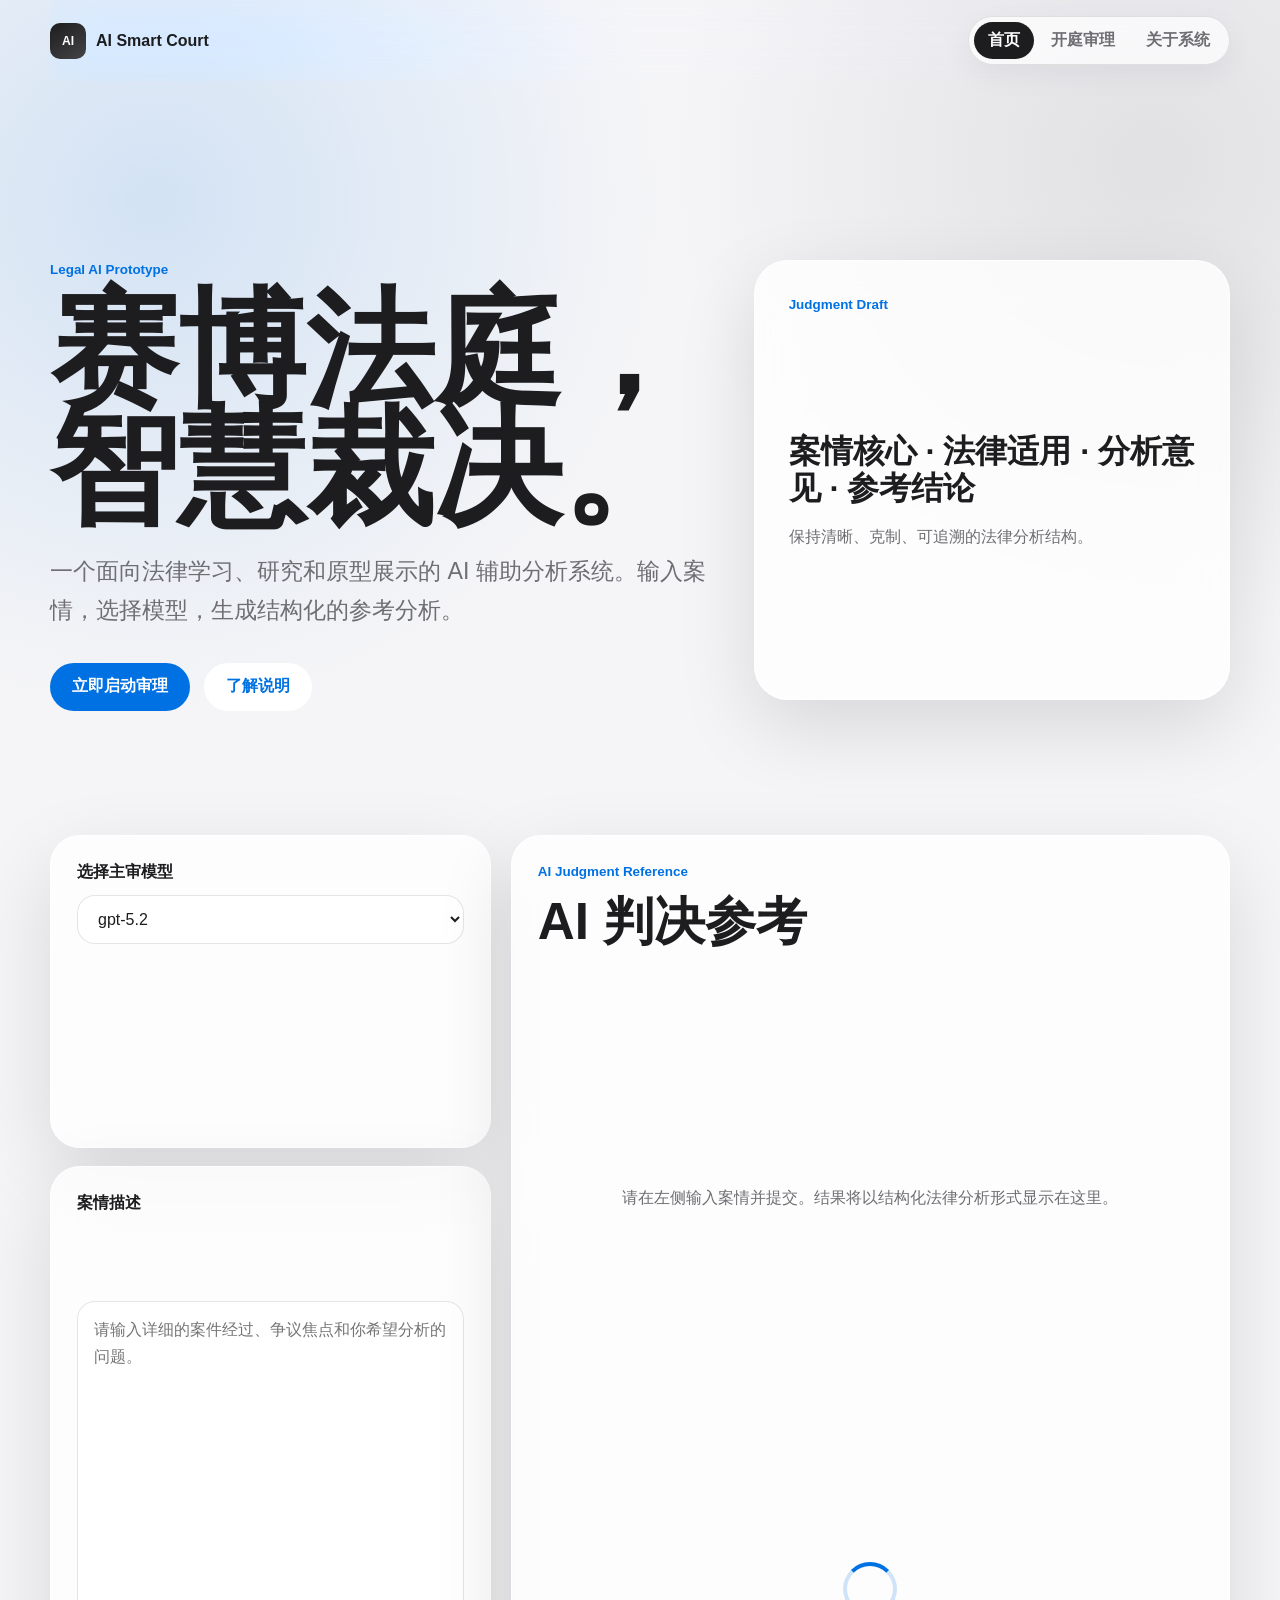
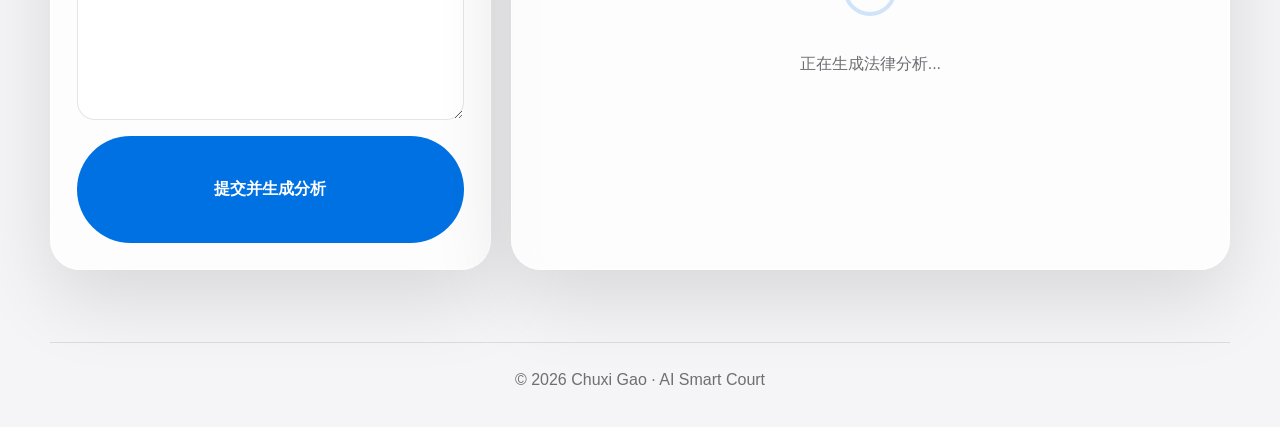
==== tools/ai-judge/templates/index.html @ 7488da77 "Add profile homepage and AI smart court tool" ====
<!doctype html>
<html lang="zh-CN">
  <head>
    <meta charset="utf-8" />
    <meta name="viewport" content="width=device-width, initial-scale=1" />
    <title>AI 智慧法庭 | Chuxi Gao</title>
    <link rel="stylesheet" href="./static/styles.css" />
  </head>
  <body>
    <div class="app-shell">
      <header class="court-header">
        <a class="brand" href="/">
          <span class="brand-mark">AI</span>
          <span>AI Smart Court</span>
        </a>
        <nav class="court-nav" aria-label="AI Smart Court navigation">
          <button class="active" type="button" data-page-button="home">首页</button>
          <button type="button" data-page-button="court">开庭审理</button>
          <button type="button" data-page-button="about">关于系统</button>
        </nav>
      </header>

      <main>
        <section class="page-view hero-view active" data-page="home">
          <div>
            <p class="eyebrow">Legal AI Prototype</p>
            <h1>赛博法庭，智慧裁决。</h1>
            <p class="lead">
              一个面向法律学习、研究和原型展示的 AI 辅助分析系统。输入案情，选择模型，生成结构化的参考分析。
            </p>
            <div class="actions">
              <button class="primary-button" type="button" data-go-page="court">立即启动审理</button>
              <button class="secondary-button" type="button" data-go-page="about">了解说明</button>
            </div>
          </div>
          <aside class="preview-card">
            <span>Judgment Draft</span>
            <strong>案情核心 · 法律适用 · 分析意见 · 参考结论</strong>
            <p>保持清晰、克制、可追溯的法律分析结构。</p>
          </aside>
        </section>

        <section class="page-view court-grid" data-page="court">
          <aside class="control-stack">
            <div class="panel">
              <label for="model">选择主审模型</label>
              <select id="model">
                <option value="">加载模型中...</option>
              </select>
            </div>

            <div class="panel case-panel">
              <label for="case">案情描述</label>
              <textarea id="case" placeholder="请输入详细的案件经过、争议焦点和你希望分析的问题。"></textarea>
              <button class="primary-button full" id="submit-case" type="button">提交并生成分析</button>
            </div>
          </aside>

          <section class="result-panel">
            <div class="result-header">
              <span>AI Judgment Reference</span>
              <h2>AI 判决参考</h2>
            </div>
            <div class="empty-state" id="empty-state">
              请在左侧输入案情并提交。结果将以结构化法律分析形式显示在这里。
            </div>
            <div class="loading-state" id="loading-state" hidden>
              <div class="spinner"></div>
              <p>正在生成法律分析...</p>
            </div>
            <pre class="verdict" id="verdict" hidden></pre>
          </section>
        </section>

        <section class="page-view about-view" data-page="about">
          <p class="eyebrow">About</p>
          <h1>关于 AI 智慧法庭</h1>
          <p>
            这是一个探索法律研究与人工智能结合方式的实验性工具。它可以帮助整理案情、提示争点、生成结构化分析，
            但不能替代律师、法官或正式法律程序。
          </p>
          <p class="notice">免责声明：AI 输出仅供学习、研究和原型展示参考，不构成正式法律意见。</p>
        </section>
      </main>

      <footer>© 2026 Chuxi Gao · AI Smart Court</footer>
    </div>

    <script>
      const fallbackModels = [
        "gpt-5.2",
        "gpt-5.1",
        "gpt-5",
        "gpt-4o",
        "gpt-4.1",
        "deepseek-r1",
        "deepseek-v3",
        "gpt-4o-mini",
        "gpt-3.5-turbo",
      ];

      const pageButtons = document.querySelectorAll("[data-page-button]");
      const goPageButtons = document.querySelectorAll("[data-go-page]");
      const pages = document.querySelectorAll("[data-page]");
      const modelSelect = document.querySelector("#model");
      const caseInput = document.querySelector("#case");
      const submitButton = document.querySelector("#submit-case");
      const emptyState = document.querySelector("#empty-state");
      const loadingState = document.querySelector("#loading-state");
      const verdict = document.querySelector("#verdict");

      function setPage(pageName) {
        pages.forEach((page) => page.classList.toggle("active", page.dataset.page === pageName));
        pageButtons.forEach((button) => button.classList.toggle("active", button.dataset.pageButton === pageName));
      }

      function fillModels(models) {
        modelSelect.innerHTML = "";
        models.forEach((model) => {
          const option = document.createElement("option");
          option.value = model;
          option.textContent = model;
          modelSelect.appendChild(option);
        });
      }

      async function fetchModels() {
        try {
          const response = await fetch("/api/models");
          const data = await response.json();
          fillModels(data.models && data.models.length ? data.models : fallbackModels);
        } catch (error) {
          fillModels(fallbackModels);
        }
      }

      function typeWriter(text, isError) {
        verdict.textContent = "";
        verdict.hidden = false;
        verdict.classList.toggle("error", isError);
        let index = 0;
        const timer = setInterval(() => {
          if (index < text.length) {
            verdict.textContent += text.charAt(index);
            index += 1;
          } else {
            clearInterval(timer);
          }
        }, isError ? 5 : 16);
      }

      async function submitCase() {
        const description = caseInput.value.trim();
        if (!description) {
          emptyState.hidden = true;
          loadingState.hidden = true;
          typeWriter("案情描述过短，无法进行可靠分析。", true);
          return;
        }

        submitButton.disabled = true;
        submitButton.textContent = "AI 正在分析...";
        emptyState.hidden = true;
        verdict.hidden = true;
        loadingState.hidden = false;

        try {
          const response = await fetch("/api/judge", {
            method: "POST",
            headers: { "Content-Type": "application/json" },
            body: JSON.stringify({
              case_description: description,
              model_type: modelSelect.value,
            }),
          });
          const data = await response.json();
          loadingState.hidden = true;
          typeWriter(data.verdict || "未收到有效分析结果。", false);
        } catch (error) {
          loadingState.hidden = true;
          typeWriter("网络错误，无法连接服务器。", true);
        } finally {
          submitButton.disabled = false;
          submitButton.textContent = "提交并生成分析";
        }
      }

      pageButtons.forEach((button) => button.addEventListener("click", () => setPage(button.dataset.pageButton)));
      goPageButtons.forEach((button) => button.addEventListener("click", () => setPage(button.dataset.goPage)));
      submitButton.addEventListener("click", submitCase);
      fetchModels();
    </script>
  </body>
</html>
---- tools/ai-judge/templates/static/styles.css ----
:root {
  --bg: #f5f5f7;
  --surface: rgba(255, 255, 255, 0.78);
  --surface-strong: #ffffff;
  --ink: #1d1d1f;
  --muted: #6e6e73;
  --line: rgba(0, 0, 0, 0.1);
  --blue: #0071e3;
  --blue-dark: #005bb5;
  --shadow: 0 28px 80px rgba(0, 0, 0, 0.12);
}

* {
  box-sizing: border-box;
}

body {
  margin: 0;
  min-height: 100vh;
  background:
    radial-gradient(circle at 12% 10%, rgba(0, 113, 227, 0.14), transparent 32rem),
    radial-gradient(circle at 90% 8%, rgba(120, 120, 128, 0.16), transparent 30rem),
    var(--bg);
  color: var(--ink);
  font-family: -apple-system, BlinkMacSystemFont, "SF Pro Display", "SF Pro Text", "Segoe UI", sans-serif;
}

button,
select,
textarea {
  font: inherit;
}

.app-shell {
  display: flex;
  min-height: 100vh;
  flex-direction: column;
}

.court-header {
  position: sticky;
  top: 0;
  z-index: 20;
  display: flex;
  align-items: center;
  justify-content: space-between;
  gap: 20px;
  width: min(1180px, calc(100% - 32px));
  margin: 0 auto;
  padding: 16px 0;
  backdrop-filter: saturate(180%) blur(22px);
}

.brand {
  display: inline-flex;
  align-items: center;
  gap: 10px;
  color: inherit;
  font-weight: 700;
  text-decoration: none;
}

.brand-mark {
  display: grid;
  width: 36px;
  height: 36px;
  place-items: center;
  border-radius: 10px;
  background: linear-gradient(145deg, #1d1d1f, #444447);
  color: #fff;
  font-size: 0.76rem;
  font-weight: 800;
}

.court-nav {
  display: inline-flex;
  gap: 3px;
  padding: 5px;
  border: 1px solid var(--line);
  border-radius: 999px;
  background: rgba(255, 255, 255, 0.72);
  box-shadow: 0 10px 30px rgba(0, 0, 0, 0.05);
}

.court-nav button {
  border: 0;
  border-radius: 999px;
  background: transparent;
  color: var(--muted);
  cursor: pointer;
  padding: 8px 14px;
  font-weight: 700;
}

.court-nav button.active,
.court-nav button:hover {
  background: var(--ink);
  color: #fff;
}

main {
  flex: 1;
  width: min(1180px, calc(100% - 32px));
  margin: 0 auto;
  padding: 44px 0 72px;
}

.hero-view {
  display: grid;
  grid-template-columns: minmax(0, 1fr) minmax(320px, 0.72fr);
  gap: 42px;
  align-items: center;
  min-height: calc(100vh - 190px);
}

.page-view {
  display: none;
}

.page-view.active {
  display: grid;
}

.about-view.active {
  display: block;
}

.eyebrow,
.preview-card span,
.result-header span {
  color: var(--blue);
  font-size: 0.84rem;
  font-weight: 800;
}

h1 {
  max-width: 760px;
  margin: 12px 0 0;
  font-size: clamp(3.8rem, 10vw, 8.2rem);
  line-height: 0.92;
}

.lead {
  max-width: 700px;
  margin: 26px 0 0;
  color: var(--muted);
  font-size: clamp(1.15rem, 2vw, 1.45rem);
  line-height: 1.65;
}

.actions {
  display: flex;
  flex-wrap: wrap;
  gap: 14px;
  margin-top: 34px;
}

.primary-button,
.secondary-button {
  min-height: 48px;
  border: 0;
  border-radius: 999px;
  cursor: pointer;
  padding: 0 22px;
  font-weight: 800;
  transition: transform 180ms ease, background 180ms ease;
}

.primary-button {
  background: var(--blue);
  color: #fff;
}

.primary-button:hover {
  background: var(--blue-dark);
  transform: translateY(-2px);
}

.primary-button:disabled {
  cursor: not-allowed;
  opacity: 0.55;
  transform: none;
}

.secondary-button {
  background: var(--surface-strong);
  color: var(--blue);
}

.full {
  width: 100%;
}

.preview-card,
.panel,
.result-panel,
.about-view {
  border: 1px solid rgba(255, 255, 255, 0.68);
  background: var(--surface);
  box-shadow: var(--shadow);
  backdrop-filter: blur(22px);
}

.preview-card {
  min-height: 440px;
  padding: 34px;
  border-radius: 34px;
}

.preview-card strong {
  display: block;
  margin-top: 120px;
  font-size: 2rem;
  line-height: 1.16;
}

.preview-card p,
.about-view p,
.empty-state,
.loading-state p {
  color: var(--muted);
  line-height: 1.72;
}

.court-grid {
  display: grid;
  grid-template-columns: minmax(280px, 0.38fr) minmax(0, 0.62fr);
  gap: 20px;
}

.control-stack {
  display: grid;
  gap: 18px;
}

.panel,
.result-panel,
.about-view {
  border-radius: 30px;
  padding: 26px;
}

label {
  display: block;
  margin-bottom: 12px;
  color: var(--ink);
  font-weight: 800;
}

select,
textarea {
  width: 100%;
  border: 1px solid var(--line);
  border-radius: 18px;
  background: rgba(255, 255, 255, 0.86);
  color: var(--ink);
  outline: none;
  padding: 14px 16px;
}

select:focus,
textarea:focus {
  border-color: var(--blue);
  box-shadow: 0 0 0 4px rgba(0, 113, 227, 0.12);
}

textarea {
  min-height: 360px;
  resize: vertical;
  line-height: 1.7;
}

.case-panel {
  display: grid;
  gap: 16px;
}

.result-panel {
  min-height: 640px;
  overflow: hidden;
}

.result-header {
  margin-bottom: 26px;
}

.result-header h2 {
  margin: 8px 0 0;
  font-size: clamp(2rem, 4vw, 3.2rem);
}

.empty-state,
.loading-state {
  display: grid;
  min-height: 430px;
  place-items: center;
  text-align: center;
}

.loading-state {
  align-content: center;
  gap: 18px;
}

.spinner {
  width: 54px;
  height: 54px;
  border: 4px solid rgba(0, 113, 227, 0.18);
  border-top-color: var(--blue);
  border-radius: 50%;
  animation: spin 900ms linear infinite;
}

@keyframes spin {
  to {
    transform: rotate(360deg);
  }
}

.verdict {
  max-height: 500px;
  margin: 0;
  overflow: auto;
  white-space: pre-wrap;
  color: var(--ink);
  font-family: inherit;
  font-size: 1.02rem;
  line-height: 1.78;
}

.verdict.error {
  color: #b42318;
}

.about-view {
  max-width: 860px;
  margin: 50px auto 0;
}

.about-view h1 {
  font-size: clamp(3rem, 7vw, 5.4rem);
}

.notice {
  margin-top: 30px;
  padding-top: 22px;
  border-top: 1px solid var(--line);
}

footer {
  width: min(1180px, calc(100% - 32px));
  margin: 0 auto;
  padding: 28px 0 38px;
  border-top: 1px solid var(--line);
  color: var(--muted);
  text-align: center;
}

@media (max-width: 860px) {
  .court-header {
    align-items: flex-start;
    flex-direction: column;
  }

  .court-nav {
    max-width: 100%;
    overflow-x: auto;
  }

  .hero-view,
  .court-grid {
    grid-template-columns: 1fr;
  }

  .hero-view {
    min-height: auto;
  }
}

@media (max-width: 540px) {
  main,
  footer,
  .court-header {
    width: min(100% - 24px, 1180px);
  }

  h1 {
    font-size: clamp(3rem, 16vw, 4.6rem);
  }

  .preview-card {
    min-height: 320px;
  }

  .preview-card strong {
    margin-top: 70px;
    font-size: 1.55rem;
  }

  .panel,
  .result-panel,
  .about-view {
    padding: 22px;
  }
}
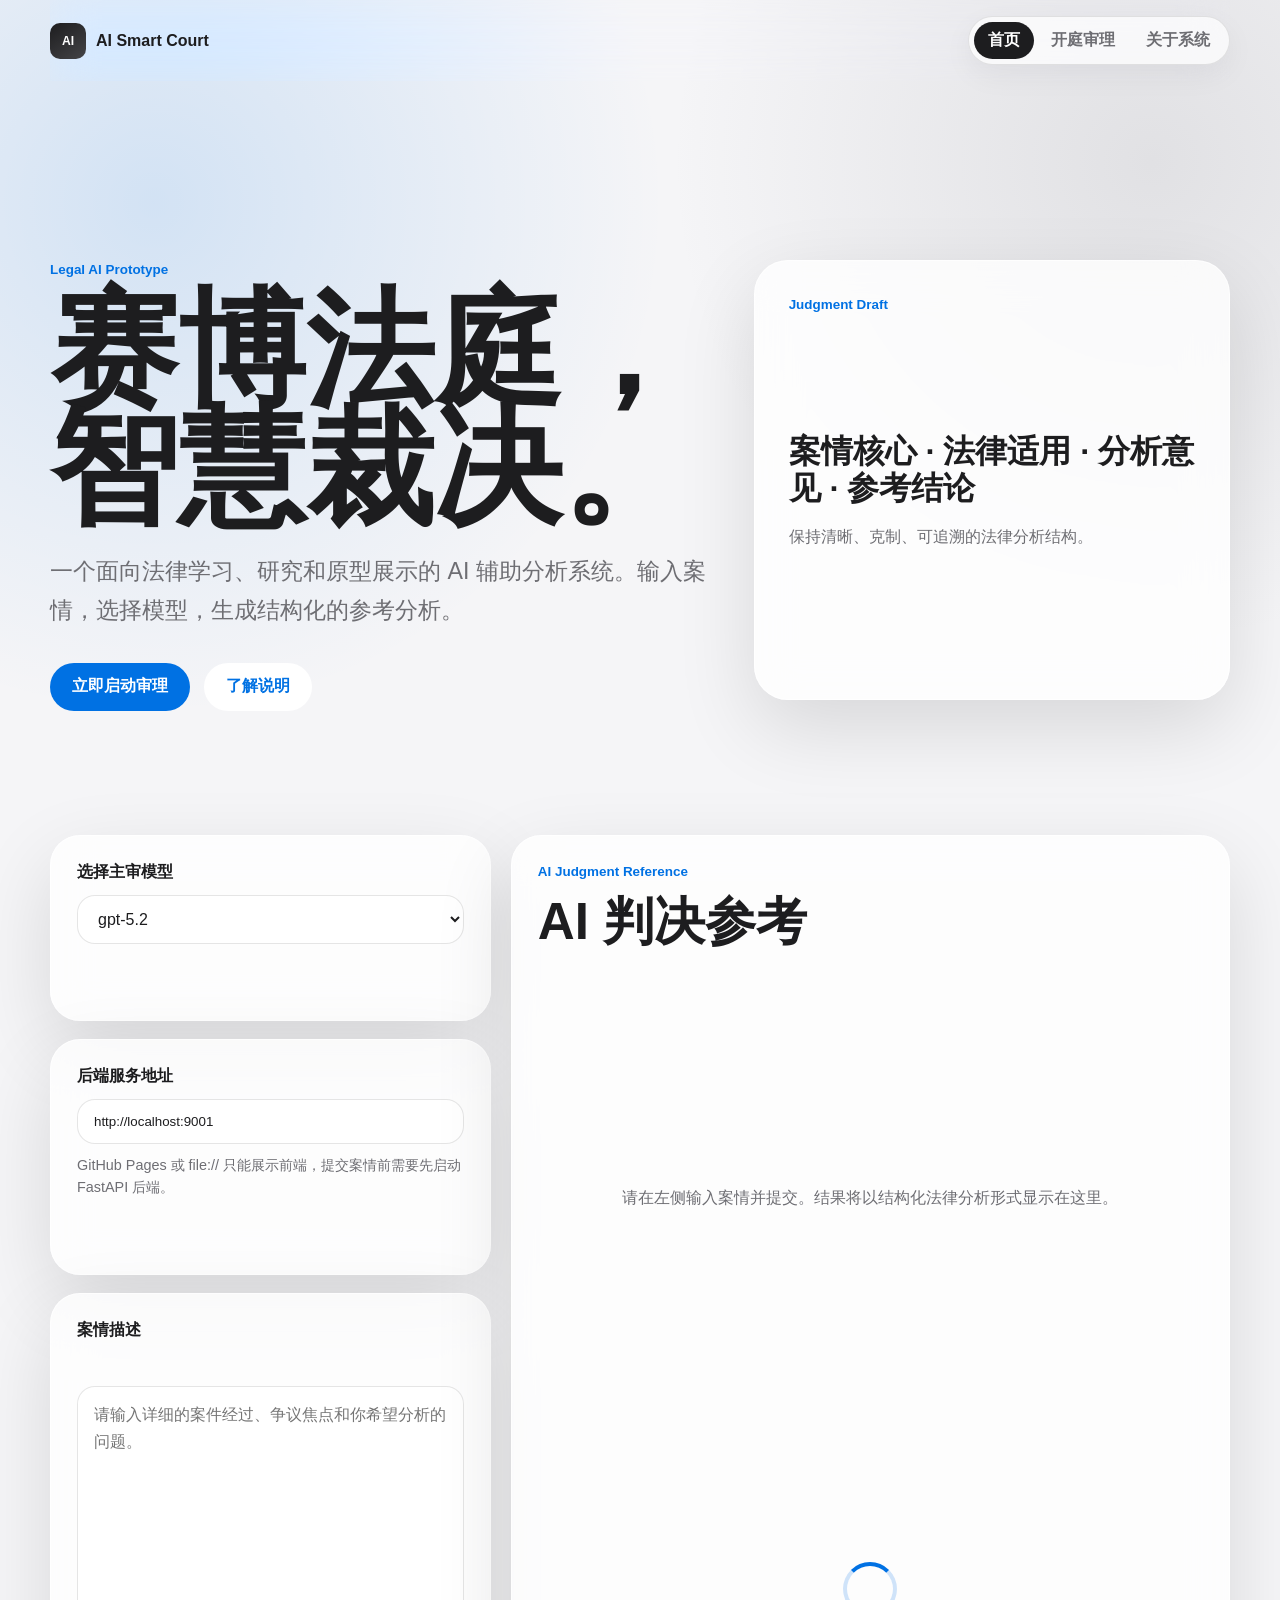
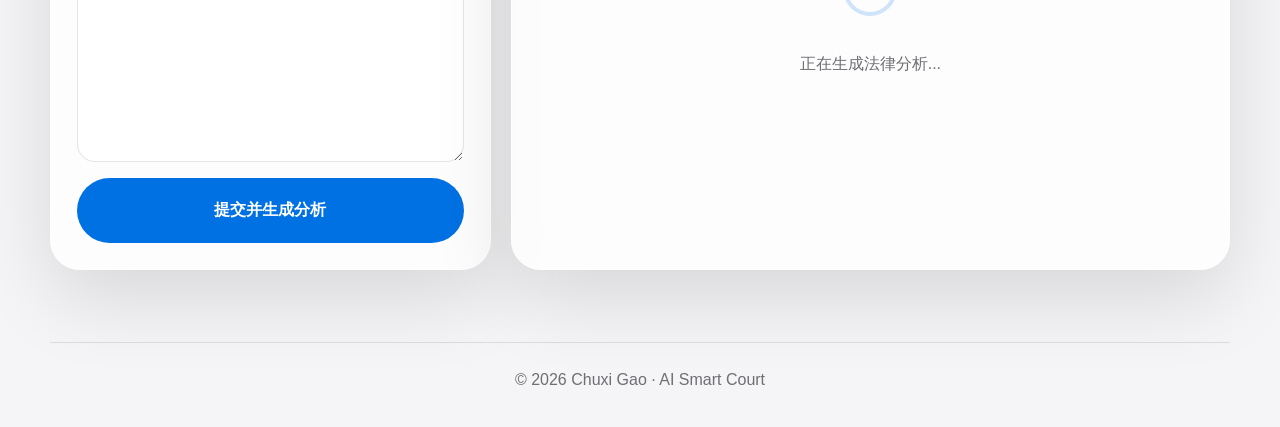
==== commit e05e7faa: "Clarify AI judge backend connection" ====
--- a/tools/ai-judge/templates/index.html
+++ b/tools/ai-judge/templates/index.html
@@ -49,6 +49,14 @@
               </select>
             </div>
 
+            <div class="panel api-panel">
+              <label for="api-base">后端服务地址</label>
+              <input id="api-base" type="url" placeholder="例如：http://localhost:9001" />
+              <p>
+                GitHub Pages 或 file:// 只能展示前端，提交案情前需要先启动 FastAPI 后端。
+              </p>
+            </div>
+
             <div class="panel case-panel">
               <label for="case">案情描述</label>
               <textarea id="case" placeholder="请输入详细的案件经过、争议焦点和你希望分析的问题。"></textarea>
@@ -103,11 +111,29 @@
       const goPageButtons = document.querySelectorAll("[data-go-page]");
       const pages = document.querySelectorAll("[data-page]");
       const modelSelect = document.querySelector("#model");
+      const apiBaseInput = document.querySelector("#api-base");
       const caseInput = document.querySelector("#case");
       const submitButton = document.querySelector("#submit-case");
       const emptyState = document.querySelector("#empty-state");
       const loadingState = document.querySelector("#loading-state");
       const verdict = document.querySelector("#verdict");
+
+      function getDefaultApiBase() {
+        if (window.location.protocol === "http:" || window.location.protocol === "https:") {
+          const isStaticGithubPage = window.location.hostname.endsWith("github.io");
+          const isTemplatePreview = window.location.pathname.includes("/templates/");
+          if (!isStaticGithubPage && !isTemplatePreview) {
+            return window.location.origin;
+          }
+        }
+        return localStorage.getItem("aiJudgeApiBase") || "http://localhost:9001";
+      }
+
+      function getApiBase() {
+        return (apiBaseInput.value || "").replace(/\/$/, "");
+      }
+
+      apiBaseInput.value = getDefaultApiBase();
 
       function setPage(pageName) {
         pages.forEach((page) => page.classList.toggle("active", page.dataset.page === pageName));
@@ -126,7 +152,7 @@
 
       async function fetchModels() {
         try {
-          const response = await fetch("/api/models");
+          const response = await fetch(`${getApiBase()}/api/models`);
           const data = await response.json();
           fillModels(data.models && data.models.length ? data.models : fallbackModels);
         } catch (error) {
@@ -172,13 +198,18 @@
               case_description: description,
               model_type: modelSelect.value,
             }),
+            mode: "cors",
           });
           const data = await response.json();
+          localStorage.setItem("aiJudgeApiBase", getApiBase());
           loadingState.hidden = true;
           typeWriter(data.verdict || "未收到有效分析结果。", false);
         } catch (error) {
           loadingState.hidden = true;
-          typeWriter("网络错误，无法连接服务器。", true);
+          typeWriter(
+            `无法连接后端服务：${getApiBase()}\n\n请确认：\n1. 已在 tools/ai-judge 目录运行 python3 app.py；\n2. 浏览器能打开该后端地址；\n3. 如果从 GitHub Pages 打开前端，请在左侧填写可访问的后端服务地址。`,
+            true
+          );
         } finally {
           submitButton.disabled = false;
           submitButton.textContent = "提交并生成分析";
--- a/tools/ai-judge/templates/static/styles.css
+++ b/tools/ai-judge/templates/static/styles.css
@@ -248,6 +248,7 @@
 }
 
 select,
+input,
 textarea {
   width: 100%;
   border: 1px solid var(--line);
@@ -259,9 +260,17 @@
 }
 
 select:focus,
+input:focus,
 textarea:focus {
   border-color: var(--blue);
   box-shadow: 0 0 0 4px rgba(0, 113, 227, 0.12);
+}
+
+.api-panel p {
+  margin: 10px 0 0;
+  color: var(--muted);
+  font-size: 0.9rem;
+  line-height: 1.55;
 }
 
 textarea {
